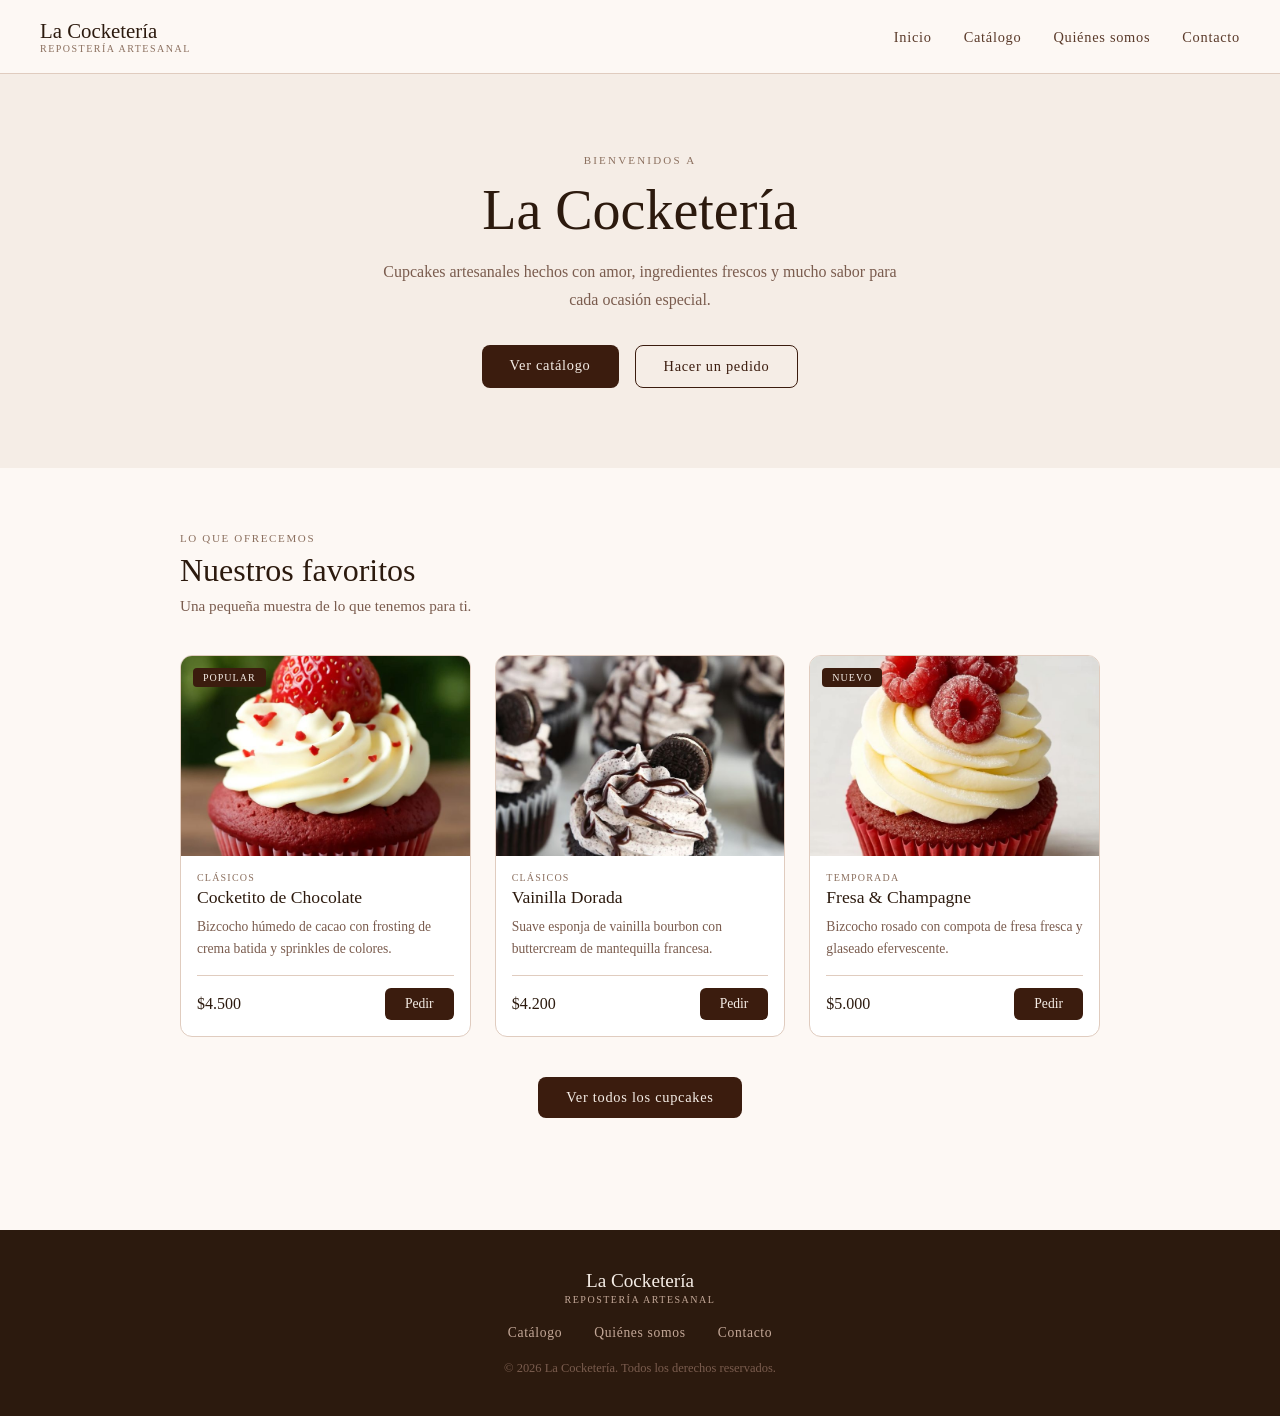
==== index.html @ 8a6216fb "unificacion , conexion y arreglo de detalles de los fts." ====
<!doctype html>
<html lang="es">
  <head>
    <meta charset="UTF-8" />
    <meta
      name="viewport"
      content="width=device-width, initial-scale=1.0"
    />
    <title>La Cocketería</title>
    <link
      rel="stylesheet"
      href="css/style-index.css"
    />
    <link
      rel="stylesheet"
      href="js-scroll-to-top/st-css.css"
    />
  </head>
  <body>
    <!-- ── NAVEGACIÓN ── -->
    <nav class="navbar">
      <div class="nav-logo">
        <p class="nav-logo-name">La Cocketería</p>
        <p class="nav-logo-sub">Repostería Artesanal</p>
      </div>
      <ul class="nav-links">
        <li><a href="index.html">Inicio</a></li>
        <li><a href="catalogo.html">Catálogo</a></li>
        <li><a href="Cositas.html">Quiénes somos</a></li>
        <li><a href="contacto.html">Contacto</a></li>
      </ul>
    </nav>

    <!-- ── HERO ── -->
    <section class="hero">
      <div class="hero-content">
        <p class="hero-label">Bienvenidos a</p>
        <h1 class="hero-title">La Cocketería</h1>
        <p class="hero-subtitle">
          Cupcakes artesanales hechos con amor, ingredientes frescos y mucho
          sabor para cada ocasión especial.
        </p>
        <div class="hero-buttons">
          <a
            href="catalogo.html"
            class="btn-primary"
            >Ver catálogo</a
          >
          <a
            href="contacto.html"
            class="btn-secondary"
            >Hacer un pedido</a
          >
        </div>
      </div>
    </section>

    <!-- ── CATÁLOGO RESUMEN ── -->
    <section class="catalog-section">
      <p class="section-label">Lo que ofrecemos</p>
      <h2 class="section-title">Nuestros favoritos</h2>
      <p class="section-subtitle">
        Una pequeña muestra de lo que tenemos para ti.
      </p>

      <div class="cards-grid">
        <!-- Tarjeta 1 -->
        <article class="card">
          <div class="card-img-wrap">
            <img
              src="images/1.jpg"
              alt="Cupcake de chocolate"
            />
            <span class="card-badge">Popular</span>
          </div>
          <div class="card-body">
            <span class="card-category">Clásicos</span>
            <h3 class="card-name">Cocketito de Chocolate</h3>
            <p class="card-desc">
              Bizcocho húmedo de cacao con frosting de crema batida y sprinkles
              de colores.
            </p>
            <div class="card-footer">
              <span class="card-price">$4.500</span>
              <a
                href="contacto.html"
                class="card-btn"
                >Pedir</a
              >
            </div>
          </div>
        </article>

        <!-- Tarjeta 2 -->
        <article class="card">
          <div class="card-img-wrap">
            <img
              src="images/2.jpg"
              alt="Cupcake de vainilla"
            />
          </div>
          <div class="card-body">
            <span class="card-category">Clásicos</span>
            <h3 class="card-name">Vainilla Dorada</h3>
            <p class="card-desc">
              Suave esponja de vainilla bourbon con buttercream de mantequilla
              francesa.
            </p>
            <div class="card-footer">
              <span class="card-price">$4.200</span>
              <a
                href="contacto.html"
                class="card-btn"
                >Pedir</a
              >
            </div>
          </div>
        </article>

        <!-- Tarjeta 3 -->
        <article class="card">
          <div class="card-img-wrap">
            <img
              src="images/3.jpg"
              alt="Cupcake de fresas"
            />
            <span class="card-badge">Nuevo</span>
          </div>
          <div class="card-body">
            <span class="card-category">Temporada</span>
            <h3 class="card-name">Fresa & Champagne</h3>
            <p class="card-desc">
              Bizcocho rosado con compota de fresa fresca y glaseado
              efervescente.
            </p>
            <div class="card-footer">
              <span class="card-price">$5.000</span>
              <a
                href="contacto.html"
                class="card-btn"
                >Pedir</a
              >
            </div>
          </div>
        </article>
      </div>

      <!-- Botón ver todos -->
      <div class="catalog-cta">
        <a
          href="catalogo.html"
          class="btn-primary"
          >Ver todos los cupcakes</a
        >
      </div>
    </section>
    <button id="btn-top">
      <span class="arrow"></span>
    </button>
    <script src="js-scroll-to-top/scroll-top.js"></script>
    <!-- ── FOOTER ── -->
    <footer class="footer">
      <div class="footer-inner">
        <div class="footer-brand">
          <p class="footer-name">La Cocketería</p>
          <p class="footer-tagline">Repostería Artesanal</p>
        </div>
        <div class="footer-links">
          <a href="catalogo.html">Catálogo</a>
          <a href="quienes-somos.html">Quiénes somos</a>
          <a href="contacto.html">Contacto</a>
        </div>
        <p class="footer-copy">
          © 2026 La Cocketería. Todos los derechos reservados.
        </p>
      </div>
    </footer>
    <button id="btn-top">
      <span class="arrow"></span>
    </button>
    <script src="js-scroll-to-top/scroll-top.js"></script>
  </body>
</html>
---- css/style-index.css ----
/* ── Reset básico ── */
* {
  box-sizing: border-box;
  margin: 0;
  padding: 0;
}

/* ── Body general ── */
body {
  font-family: "Georgia", serif;
  background-color: #fdf8f4;
  color: #2c1a0e;
}

/* ────────────────────────────
   NAVEGACIÓN
──────────────────────────── */
.navbar {
  display: flex;
  justify-content: space-between;
  align-items: center;
  padding: 1.2rem 2.5rem;
  background-color: #fdf8f4;
  border-bottom: 1px solid #e0ccbf;
}

.nav-logo-name {
  font-size: 1.3rem;
  font-weight: 400;
  color: #2c1a0e;
}

.nav-logo-sub {
  font-size: 10px;
  letter-spacing: 0.15em;
  text-transform: uppercase;
  color: #8b6f5e;
}

.nav-links {
  list-style: none;
  display: flex;
  gap: 2rem;
}

.nav-links a {
  text-decoration: none;
  font-size: 0.9rem;
  color: #5a3a2a;
  letter-spacing: 0.05em;
}

.nav-links a:hover {
  color: #8b4513;
}

/* ────────────────────────────
   HERO
──────────────────────────── */
.hero {
  background-color: #f5ede6;
  padding: 5rem 2.5rem;
  text-align: center;
}

.hero-label {
  font-size: 11px;
  letter-spacing: 0.2em;
  text-transform: uppercase;
  color: #8b6f5e;
  margin-bottom: 0.75rem;
}

.hero-title {
  font-size: 3.5rem;
  font-weight: 400;
  color: #2c1a0e;
  margin-bottom: 1rem;
}

.hero-subtitle {
  font-size: 1rem;
  color: #7a5c4e;
  max-width: 520px;
  margin: 0 auto 2rem;
  line-height: 1.7;
}

.hero-buttons {
  display: flex;
  justify-content: center;
  gap: 1rem;
}

/* ────────────────────────────
   BOTONES
──────────────────────────── */
.btn-primary {
  display: inline-block;
  padding: 12px 28px;
  background-color: #3b1c0e;
  color: #f5ede6;
  text-decoration: none;
  border-radius: 8px;
  font-size: 0.9rem;
  letter-spacing: 0.05em;
  font-family: "Georgia", serif;
}

.btn-primary:hover {
  background-color: #5a2d14;
}

.btn-secondary {
  display: inline-block;
  padding: 12px 28px;
  background-color: transparent;
  color: #3b1c0e;
  text-decoration: none;
  border-radius: 8px;
  border: 1px solid #3b1c0e;
  font-size: 0.9rem;
  letter-spacing: 0.05em;
  font-family: "Georgia", serif;
}

.btn-secondary:hover {
  background-color: #e8d5c4;
}

/* ────────────────────────────
   SECCIÓN CATÁLOGO RESUMEN
──────────────────────────── */
.catalog-section {
  padding: 4rem 2.5rem;
  max-width: 1000px;
  margin: 0 auto;
}

.section-label {
  font-size: 11px;
  letter-spacing: 0.15em;
  text-transform: uppercase;
  color: #8b6f5e;
  margin-bottom: 0.5rem;
}

.section-title {
  font-size: 2rem;
  font-weight: 400;
  color: #2c1a0e;
  margin-bottom: 0.5rem;
}

.section-subtitle {
  font-size: 0.95rem;
  color: #7a5c4e;
  margin-bottom: 2.5rem;
}

/* ── Grid de tarjetas ── */
.cards-grid {
  display: grid;
  grid-template-columns: 1fr 1fr 1fr;
  gap: 1.5rem;
}

/* ── Tarjeta ── */
.card {
  background-color: #ffffff;
  border: 1px solid #e0ccbf;
  border-radius: 12px;
  overflow: hidden;
}

/* ── Imagen de la tarjeta ── */
.card-img-wrap {
  position: relative;
}

.card-img-wrap img {
  width: 100%;
  height: 200px;
  object-fit: cover;
  display: block;
}

/* ── Badge (Popular / Nuevo / Favorito) ── */
.card-badge {
  position: absolute;
  top: 12px;
  left: 12px;
  background-color: #3b1c0e;
  color: #f5ede6;
  font-size: 10px;
  letter-spacing: 0.1em;
  text-transform: uppercase;
  padding: 4px 10px;
  border-radius: 4px;
}

/* ── Cuerpo de la tarjeta ── */
.card-body {
  padding: 1rem;
}

.card-category {
  font-size: 10px;
  letter-spacing: 0.12em;
  text-transform: uppercase;
  color: #8b6f5e;
  display: block;
  margin-bottom: 0.25rem;
}

.card-name {
  font-size: 1.1rem;
  font-weight: 400;
  color: #2c1a0e;
  margin-bottom: 0.5rem;
}

.card-desc {
  font-size: 0.85rem;
  color: #7a5c4e;
  line-height: 1.6;
  margin-bottom: 1rem;
}

/* ── Pie de la tarjeta ── */
.card-footer {
  display: flex;
  justify-content: space-between;
  align-items: center;
  border-top: 1px solid #e0ccbf;
  padding-top: 0.75rem;
}

.card-price {
  font-size: 1rem;
  color: #2c1a0e;
}

.card-btn {
  display: inline-block;
  padding: 8px 20px;
  background-color: #3b1c0e;
  color: #f5ede6;
  text-decoration: none;
  border-radius: 6px;
  font-size: 0.85rem;
  font-family: "Georgia", serif;
}

.card-btn:hover {
  background-color: #5a2d14;
}

/* ── Botón "ver todos" ── */
.catalog-cta {
  text-align: center;
  margin-top: 2.5rem;
}

/* ────────────────────────────
   FOOTER
──────────────────────────── */
.footer {
  background-color: #2c1a0e;
  padding: 2.5rem;
  margin-top: 3rem;
}

.footer-inner {
  max-width: 1000px;
  margin: 0 auto;
  display: flex;
  flex-direction: column;
  align-items: center;
  gap: 1.25rem;
  text-align: center;
}

.footer-name {
  font-size: 1.2rem;
  font-weight: 400;
  color: #f5ede6;
}

.footer-tagline {
  font-size: 10px;
  letter-spacing: 0.15em;
  text-transform: uppercase;
  color: #c4a898;
  margin-top: 2px;
}

.footer-links {
  display: flex;
  gap: 2rem;
}

.footer-links a {
  text-decoration: none;
  font-size: 0.85rem;
  color: #c4a898;
  letter-spacing: 0.05em;
}

.footer-links a:hover {
  color: #f5ede6;
}

.footer-copy {
  font-size: 0.78rem;
  color: #7a5c4e;
}
---- js-scroll-to-top/st-css.css ----
/* ── Botón subir al inicio ── */
#btn-top {
  position: fixed;
  bottom: 15rem;
  right: 2rem;
  width: 42px;
  height: 40px;
  border: 1px solid #8b4513;
  border-radius: 8px;
  background-color: #fdf8f4;
  cursor: pointer;
  display: flex;
  align-items: center;
  justify-content: center;

  /* Empieza invisible */
  opacity: 0;
  pointer-events: none;

  /* Transición suave */
  transition:
    opacity 0.3s ease,
    background-color 0.2s ease;
}

/* Cuando tiene la clase visible, aparece */
#btn-top.visible {
  opacity: 1;
  pointer-events: auto;
}

#btn-top:hover {
  background-color: #e8d5c4;
}

/* La flecha hecha con bordes CSS */
#btn-top .arrow {
  width: 10px;
  height: 10px;
  border-top: 2px solid #8b4513;
  border-right: 2px solid #8b4513;
  transform: rotate(-45deg);
  margin-top: 4px;
}
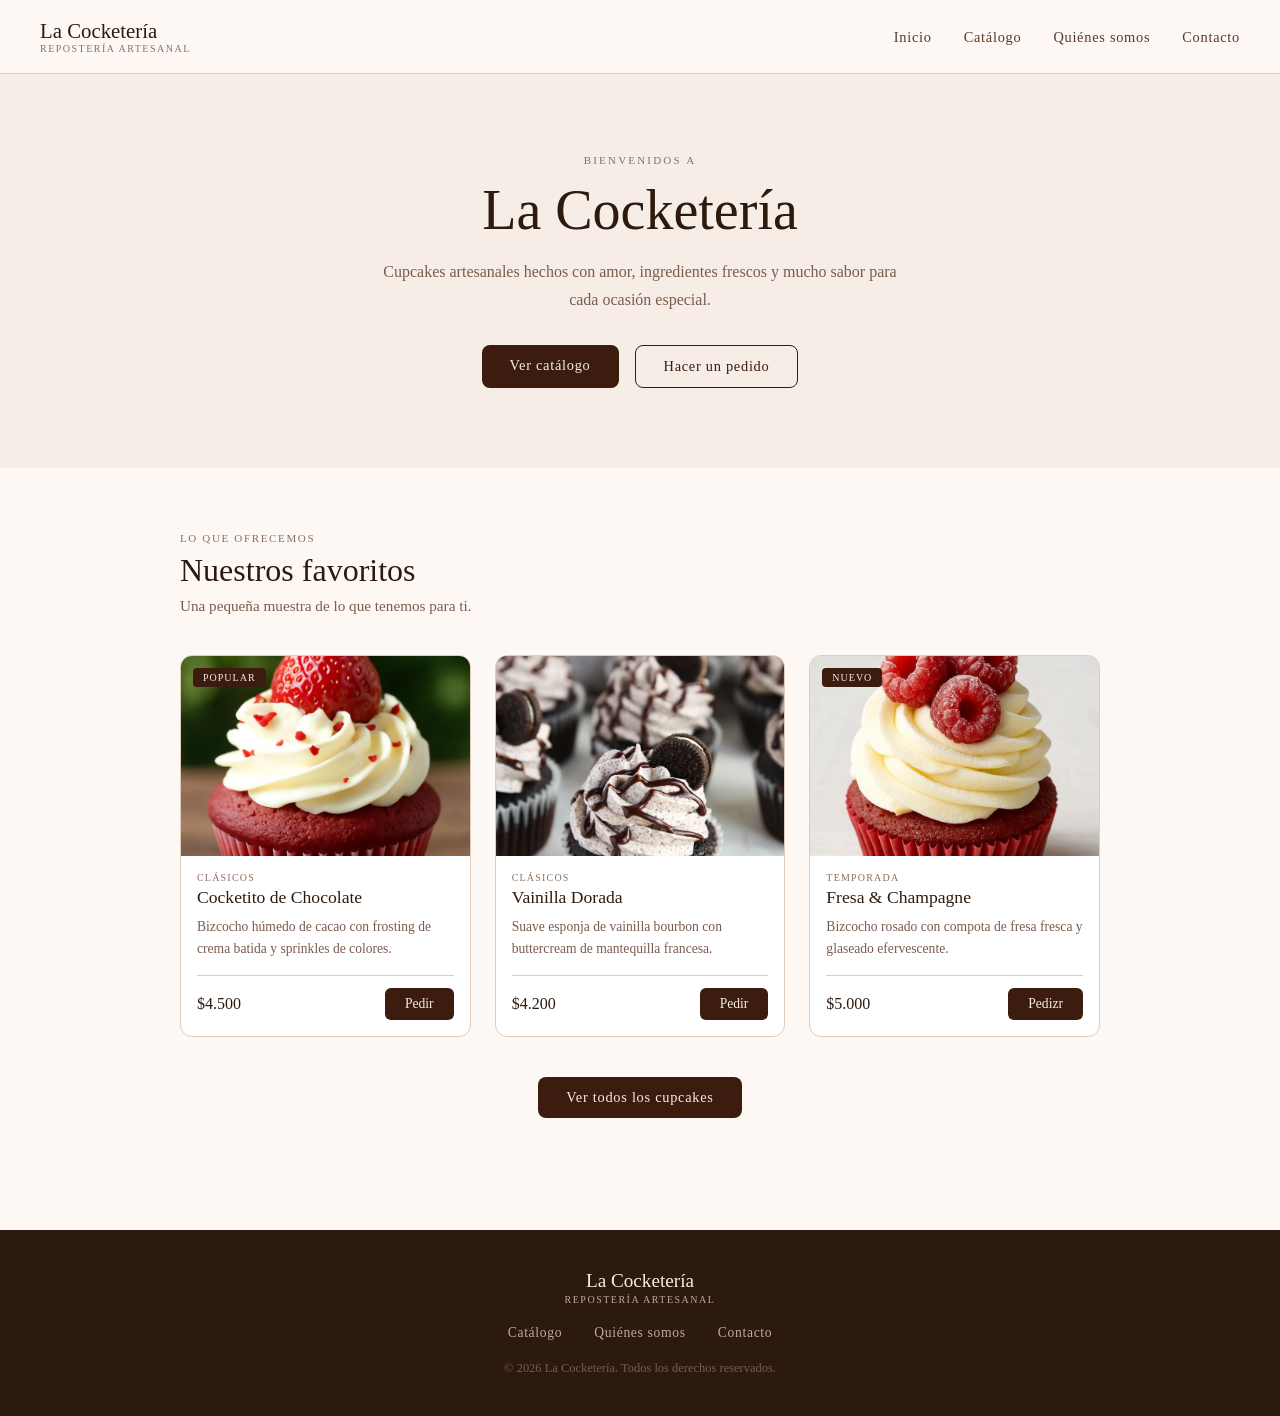
==== commit 72d5e992: "add: rename link (catalogo -> Catalogo)" ====
--- a/index.html
+++ b/index.html
@@ -25,7 +25,7 @@
       </div>
       <ul class="nav-links">
         <li><a href="index.html">Inicio</a></li>
-        <li><a href="catalogo.html">Catálogo</a></li>
+        <li><a href="Catalogo.html">Catálogo</a></li>
         <li><a href="Cositas.html">Quiénes somos</a></li>
         <li><a href="contacto.html">Contacto</a></li>
       </ul>
@@ -42,7 +42,7 @@
         </p>
         <div class="hero-buttons">
           <a
-            href="catalogo.html"
+            href="Catalogo.html"
             class="btn-primary"
             >Ver catálogo</a
           >
@@ -138,7 +138,7 @@
               <a
                 href="contacto.html"
                 class="card-btn"
-                >Pedir</a
+                >Pedizr</a
               >
             </div>
           </div>
@@ -148,7 +148,7 @@
       <!-- Botón ver todos -->
       <div class="catalog-cta">
         <a
-          href="catalogo.html"
+          href="Catalogo.html"
           class="btn-primary"
           >Ver todos los cupcakes</a
         >
